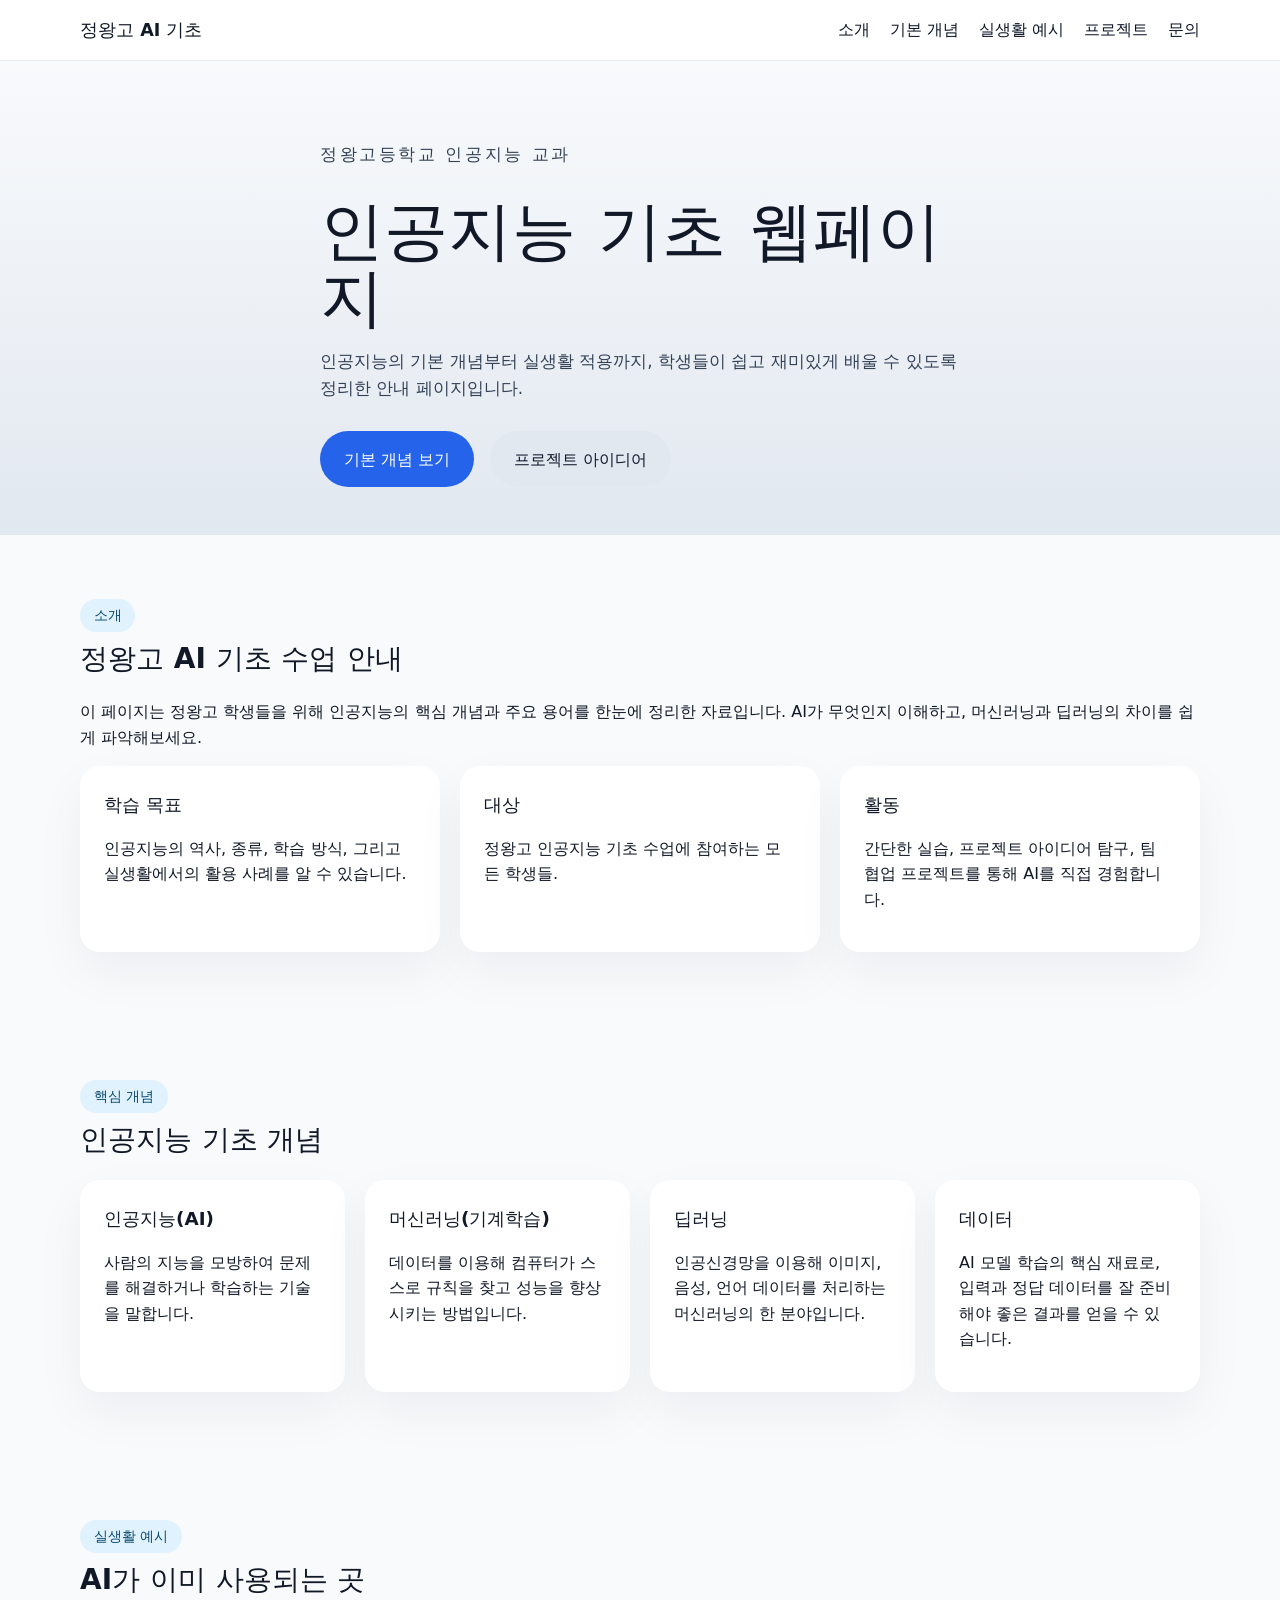
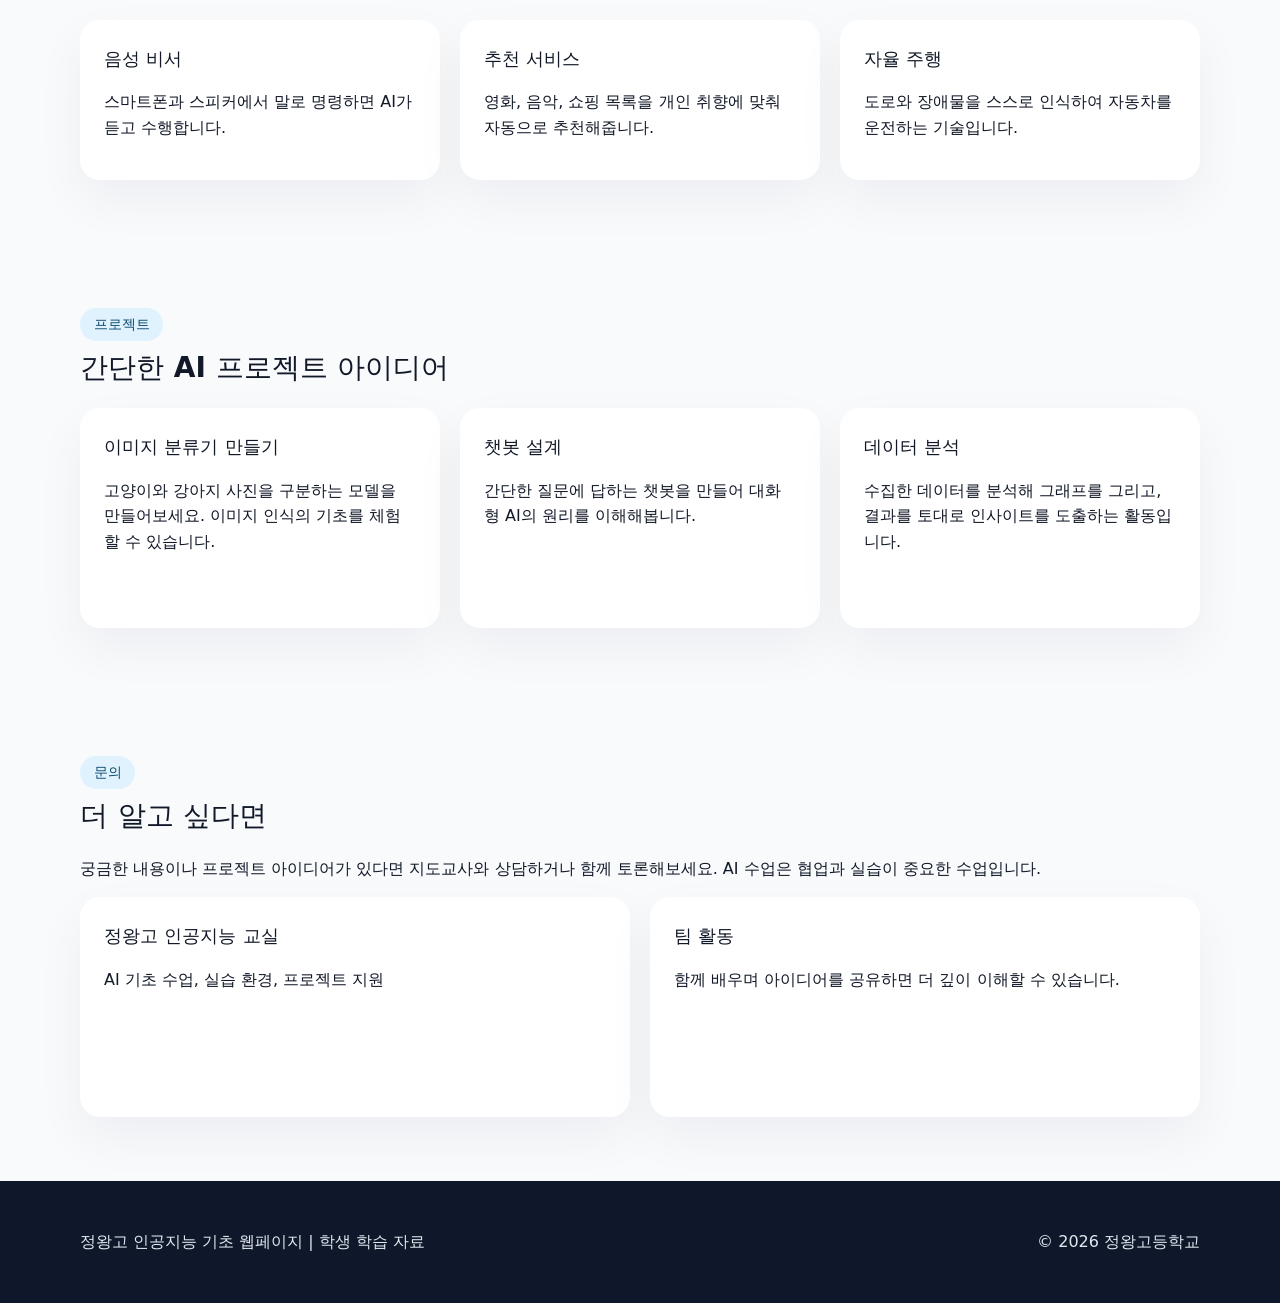
==== AI Web/index.html @ 1ee04811 "First commit" ====
<!DOCTYPE html>
<html lang="ko">
  <head>
    <meta charset="UTF-8" />
    <meta name="viewport" content="width=device-width, initial-scale=1.0" />
    <title>정왕고 인공지능 기초</title>
    <link rel="stylesheet" href="styles.css" />
  </head>
  <body>
    <header class="site-header">
      <div class="container header-inner">
        <a class="logo" href="#home">정왕고 AI 기초</a>
        <button class="menu-toggle" aria-label="메뉴 열기">☰</button>
        <nav class="main-nav" aria-label="주요 탐색">
          <a href="#about">소개</a>
          <a href="#concepts">기본 개념</a>
          <a href="#examples">실생활 예시</a>
          <a href="#projects">프로젝트</a>
          <a href="#contact">문의</a>
        </nav>
      </div>
    </header>

    <main>
      <section class="hero" id="home">
        <div class="container hero-content">
          <p class="eyebrow">정왕고등학교 인공지능 교과</p>
          <h1>인공지능 기초 웹페이지</h1>
          <p>
            인공지능의 기본 개념부터 실생활 적용까지, 학생들이 쉽고 재미있게
            배울 수 있도록 정리한 안내 페이지입니다.
          </p>
          <div class="hero-actions">
            <a class="button primary" href="#concepts">기본 개념 보기</a>
            <a class="button secondary" href="#projects">프로젝트 아이디어</a>
          </div>
        </div>
      </section>

      <section class="info-section" id="about">
        <div class="container">
          <div class="section-heading">
            <span class="section-label">소개</span>
            <h2>정왕고 AI 기초 수업 안내</h2>
          </div>
          <p>
            이 페이지는 정왕고 학생들을 위해 인공지능의 핵심 개념과 주요 용어를
            한눈에 정리한 자료입니다. AI가 무엇인지 이해하고, 머신러닝과 딥러닝의
            차이를 쉽게 파악해보세요.
          </p>
          <div class="cards">
            <article class="card">
              <h3>학습 목표</h3>
              <p>
                인공지능의 역사, 종류, 학습 방식, 그리고 실생활에서의 활용 사례를
                알 수 있습니다.
              </p>
            </article>
            <article class="card">
              <h3>대상</h3>
              <p>정왕고 인공지능 기초 수업에 참여하는 모든 학생들.</p>
            </article>
            <article class="card">
              <h3>활동</h3>
              <p>
                간단한 실습, 프로젝트 아이디어 탐구, 팀 협업 프로젝트를 통해 AI를
                직접 경험합니다.
              </p>
            </article>
          </div>
        </div>
      </section>

      <section class="concept-section" id="concepts">
        <div class="container">
          <div class="section-heading">
            <span class="section-label">핵심 개념</span>
            <h2>인공지능 기초 개념</h2>
          </div>
          <div class="concept-grid">
            <article class="concept-card">
              <h3>인공지능(AI)</h3>
              <p>
                사람의 지능을 모방하여 문제를 해결하거나 학습하는 기술을 말합니다.
              </p>
            </article>
            <article class="concept-card">
              <h3>머신러닝(기계학습)</h3>
              <p>
                데이터를 이용해 컴퓨터가 스스로 규칙을 찾고 성능을 향상시키는 방법입니다.
              </p>
            </article>
            <article class="concept-card">
              <h3>딥러닝</h3>
              <p>
                인공신경망을 이용해 이미지, 음성, 언어 데이터를 처리하는 머신러닝의 한 분야입니다.
              </p>
            </article>
            <article class="concept-card">
              <h3>데이터</h3>
              <p>
                AI 모델 학습의 핵심 재료로, 입력과 정답 데이터를 잘 준비해야 좋은 결과를 얻을 수 있습니다.
              </p>
            </article>
          </div>
        </div>
      </section>

      <section class="examples-section" id="examples">
        <div class="container">
          <div class="section-heading">
            <span class="section-label">실생활 예시</span>
            <h2>AI가 이미 사용되는 곳</h2>
          </div>
          <div class="examples-grid">
            <article class="example-card">
              <h3>음성 비서</h3>
              <p>스마트폰과 스피커에서 말로 명령하면 AI가 듣고 수행합니다.</p>
            </article>
            <article class="example-card">
              <h3>추천 서비스</h3>
              <p>
                영화, 음악, 쇼핑 목록을 개인 취향에 맞춰 자동으로 추천해줍니다.
              </p>
            </article>
            <article class="example-card">
              <h3>자율 주행</h3>
              <p>
                도로와 장애물을 스스로 인식하여 자동차를 운전하는 기술입니다.
              </p>
            </article>
          </div>
        </div>
      </section>

      <section class="projects-section" id="projects">
        <div class="container">
          <div class="section-heading">
            <span class="section-label">프로젝트</span>
            <h2>간단한 AI 프로젝트 아이디어</h2>
          </div>
          <div class="project-list">
            <article class="project-item">
              <h3>이미지 분류기 만들기</h3>
              <p>
                고양이와 강아지 사진을 구분하는 모델을 만들어보세요. 이미지 인식의 기초를 체험할 수 있습니다.
              </p>
            </article>
            <article class="project-item">
              <h3>챗봇 설계</h3>
              <p>
                간단한 질문에 답하는 챗봇을 만들어 대화형 AI의 원리를 이해해봅니다.
              </p>
            </article>
            <article class="project-item">
              <h3>데이터 분석</h3>
              <p>
                수집한 데이터를 분석해 그래프를 그리고, 결과를 토대로 인사이트를 도출하는 활동입니다.
              </p>
            </article>
          </div>
        </div>
      </section>

      <section class="contact-section" id="contact">
        <div class="container">
          <div class="section-heading">
            <span class="section-label">문의</span>
            <h2>더 알고 싶다면</h2>
          </div>
          <p>
            궁금한 내용이나 프로젝트 아이디어가 있다면 지도교사와 상담하거나
            함께 토론해보세요. AI 수업은 협업과 실습이 중요한 수업입니다.
          </p>
          <div class="contact-cards">
            <article class="contact-card">
              <h3>정왕고 인공지능 교실</h3>
              <p>AI 기초 수업, 실습 환경, 프로젝트 지원</p>
            </article>
            <article class="contact-card">
              <h3>팀 활동</h3>
              <p>함께 배우며 아이디어를 공유하면 더 깊이 이해할 수 있습니다.</p>
            </article>
          </div>
        </div>
      </section>
    </main>

    <footer class="site-footer">
      <div class="container footer-inner">
        <p>정왕고 인공지능 기초 웹페이지 | 학생 학습 자료</p>
        <p>© 2026 정왕고등학교</p>
      </div>
    </footer>

    <script src="script.js"></script>
  </body>
</html>
---- AI Web/styles.css ----
:root {
  color-scheme: dark;
  color: #111827;
  background: #f8fafc;
  font-family: 'Noto Sans KR', system-ui, sans-serif;
  font-synthesis: none;
  text-rendering: optimizeLegibility;
  line-height: 1.6;
  font-weight: 400;
}

* {
  box-sizing: border-box;
}

html,
body {
  margin: 0;
  padding: 0;
  min-height: 100%;
}

body {
  background: #f8fafc;
  color: #111827;
}

img,
svg {
  max-width: 100%;
}

button,
a {
  font: inherit;
}

a {
  color: inherit;
  text-decoration: none;
}

.container {
  width: min(1120px, calc(100% - 2rem));
  margin: 0 auto;
}

.site-header {
  position: sticky;
  top: 0;
  z-index: 10;
  background: rgba(255, 255, 255, 0.96);
  border-bottom: 1px solid rgba(15, 23, 42, 0.08);
  backdrop-filter: blur(10px);
}

.header-inner {
  display: flex;
  align-items: center;
  justify-content: space-between;
  gap: 1rem;
  padding: 1rem 0;
}

.logo {
  font-size: 1.1rem;
  font-weight: 700;
}

.menu-toggle {
  border: 1px solid rgba(15, 23, 42, 0.12);
  border-radius: 0.75rem;
  background: #ffffff;
  padding: 0.75rem 1rem;
  display: none;
}

.main-nav {
  display: flex;
  align-items: center;
  gap: 1.25rem;
}

.main-nav a {
  color: #0f172a;
  font-weight: 500;
}

.hero {
  padding: 5rem 0 3rem;
  background: linear-gradient(180deg, #f8fafc 0%, #e2e8f0 100%);
}

.hero-content {
  max-width: 640px;
}

.eyebrow {
  margin: 0 0 1rem;
  font-size: 0.95rem;
  font-weight: 700;
  text-transform: uppercase;
  letter-spacing: 0.15em;
  color: #2563eb;
}

.hero h1 {
  margin: 0 0 1rem;
  font-size: clamp(2.5rem, 5vw, 4rem);
  line-height: 1.05;
}

.hero p {
  margin: 0 0 1.85rem;
  color: #334155;
  font-size: 1.05rem;
}

.hero-actions {
  display: flex;
  flex-wrap: wrap;
  gap: 1rem;
}

.button {
  display: inline-flex;
  align-items: center;
  justify-content: center;
  padding: 0.95rem 1.5rem;
  border-radius: 999px;
  transition: transform 0.2s ease, box-shadow 0.2s ease;
}

.button:hover {
  transform: translateY(-1px);
}

.primary {
  background: #2563eb;
  color: #fff;
}

.secondary {
  background: #e2e8f0;
  color: #0f172a;
}

.section-heading {
  margin-bottom: 1.5rem;
}

.section-label {
  display: inline-flex;
  margin-bottom: 0.75rem;
  padding: 0.35rem 0.85rem;
  border-radius: 999px;
  background: #e0f2fe;
  color: #0c4a6e;
  font-size: 0.85rem;
  font-weight: 700;
}

.section-heading h2 {
  margin: 0;
  font-size: clamp(1.75rem, 2vw, 2.6rem);
  line-height: 1.1;
}

.info-section,
.concept-section,
.examples-section,
.projects-section,
.contact-section {
  padding: 4rem 0;
}

.cards,
.concept-grid,
.examples-grid,
.project-list,
.contact-cards {
  display: grid;
  gap: 1.25rem;
}

.cards {
  grid-template-columns: repeat(auto-fit, minmax(220px, 1fr));
}

.card,
.concept-card,
.example-card,
.project-item,
.contact-card {
  padding: 1.5rem;
  border-radius: 1.25rem;
  background: #ffffff;
  box-shadow: 0 20px 50px rgba(15, 23, 42, 0.05);
}

.card h3,
.concept-card h3,
.example-card h3,
.project-item h3,
.contact-card h3 {
  margin-top: 0;
  margin-bottom: 0.75rem;
  font-size: 1.15rem;
}

.concept-grid,
.examples-grid {
  grid-template-columns: repeat(auto-fit, minmax(240px, 1fr));
}

.examples-grid {
  align-items: stretch;
}

.project-list,
.contact-cards {
  grid-template-columns: repeat(auto-fit, minmax(280px, 1fr));
}

.project-item,
.contact-card {
  min-height: 220px;
}

.site-footer {
  padding: 2rem 0;
  background: #0f172a;
  color: #e2e8f0;
}

.footer-inner {
  display: flex;
  justify-content: space-between;
  flex-wrap: wrap;
  gap: 0.75rem;
}

@media (max-width: 900px) {
  .header-inner {
    flex-direction: column;
    align-items: flex-start;
  }

  .main-nav {
    flex-wrap: wrap;
    gap: 0.75rem;
  }
}

@media (max-width: 640px) {
  .hero {
    padding-top: 3.5rem;
  }

  .hero-actions {
    flex-direction: column;
  }

  .footer-inner {
    flex-direction: column;
  }
}
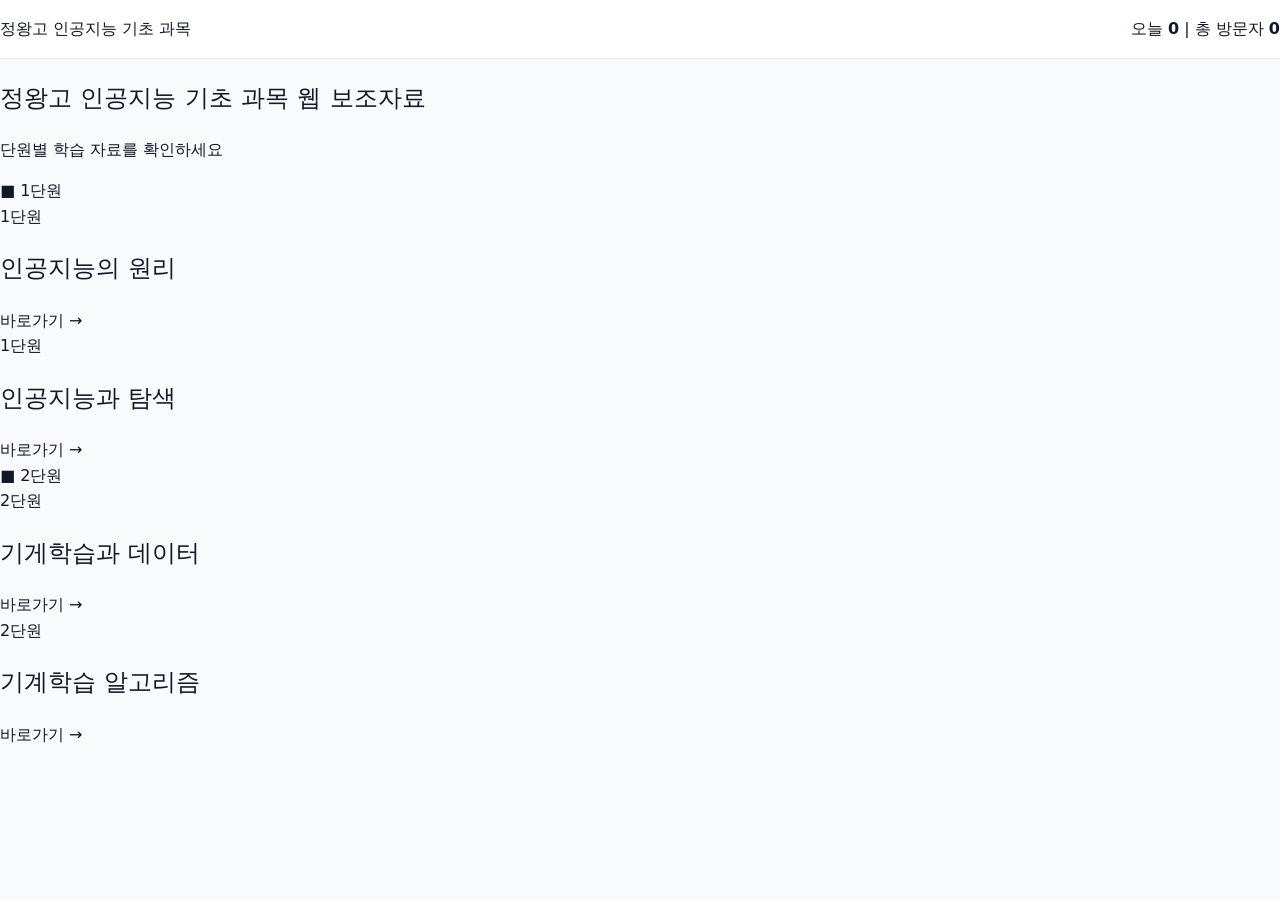
==== commit 7d60b2ed: "Add initial HTML structure for AI course website" ====
--- a/AI Web/index.html
+++ b/AI Web/index.html
@@ -3,196 +3,67 @@
   <head>
     <meta charset="UTF-8" />
     <meta name="viewport" content="width=device-width, initial-scale=1.0" />
-    <title>정왕고 인공지능 기초</title>
+    <title>정왕고 인공지능 기초 과목</title>
     <link rel="stylesheet" href="styles.css" />
+    <script src="script.js" defer></script>
   </head>
   <body>
-    <header class="site-header">
-      <div class="container header-inner">
-        <a class="logo" href="#home">정왕고 AI 기초</a>
-        <button class="menu-toggle" aria-label="메뉴 열기">☰</button>
-        <nav class="main-nav" aria-label="주요 탐색">
-          <a href="#about">소개</a>
-          <a href="#concepts">기본 개념</a>
-          <a href="#examples">실생활 예시</a>
-          <a href="#projects">프로젝트</a>
-          <a href="#contact">문의</a>
-        </nav>
-      </div>
-    </header>
-
-    <main>
-      <section class="hero" id="home">
-        <div class="container hero-content">
-          <p class="eyebrow">정왕고등학교 인공지능 교과</p>
-          <h1>인공지능 기초 웹페이지</h1>
-          <p>
-            인공지능의 기본 개념부터 실생활 적용까지, 학생들이 쉽고 재미있게
-            배울 수 있도록 정리한 안내 페이지입니다.
-          </p>
-          <div class="hero-actions">
-            <a class="button primary" href="#concepts">기본 개념 보기</a>
-            <a class="button secondary" href="#projects">프로젝트 아이디어</a>
+    <div class="page-container" color="black">
+      <header class="site-header">
+        <div class="header-inner">
+          <div class="site-title">정왕고 인공지능 기초 과목</div>
+          <div class="site-meta">
+            <span>오늘 <strong id="todayVisitors">0</strong></span>
+            <span class="divider">|</span>
+            <span>총 방문자 <strong id="totalVisitors">0</strong></span>
           </div>
         </div>
-      </section>
+      </header>
 
-      <section class="info-section" id="about">
-        <div class="container">
-          <div class="section-heading">
-            <span class="section-label">소개</span>
-            <h2>정왕고 AI 기초 수업 안내</h2>
+      <main class="content-wrapper">
+        <section class="hero-banner">
+          <h1>정왕고 인공지능 기초 과목 웹 보조자료</h1>
+          <p>단원별 학습 자료를 확인하세요</p>
+        </section>
+
+        <section class="section-block">
+          <div class="section-row">
+            <div class="section-badge">■ 1단원</div>
+            <div class="section-divider"></div>
           </div>
-          <p>
-            이 페이지는 정왕고 학생들을 위해 인공지능의 핵심 개념과 주요 용어를
-            한눈에 정리한 자료입니다. AI가 무엇인지 이해하고, 머신러닝과 딥러닝의
-            차이를 쉽게 파악해보세요.
-          </p>
-          <div class="cards">
-            <article class="card">
-              <h3>학습 목표</h3>
-              <p>
-                인공지능의 역사, 종류, 학습 방식, 그리고 실생활에서의 활용 사례를
-                알 수 있습니다.
-              </p>
+          <div class="card-grid">
+            <article class="content-card">
+              <div class="card-tag">1단원</div>
+              <h2>인공지능의 원리</h2>
+              <a href="#">바로가기 →</a>
             </article>
-            <article class="card">
-              <h3>대상</h3>
-              <p>정왕고 인공지능 기초 수업에 참여하는 모든 학생들.</p>
-            </article>
-            <article class="card">
-              <h3>활동</h3>
-              <p>
-                간단한 실습, 프로젝트 아이디어 탐구, 팀 협업 프로젝트를 통해 AI를
-                직접 경험합니다.
-              </p>
+            <article class="content-card">
+              <div class="card-tag">1단원</div>
+              <h2>인공지능과 탐색</h2>
+              <a href="#">바로가기 →</a>
             </article>
           </div>
-        </div>
-      </section>
-
-      <section class="concept-section" id="concepts">
-        <div class="container">
-          <div class="section-heading">
-            <span class="section-label">핵심 개념</span>
-            <h2>인공지능 기초 개념</h2>
+        </section>
+       
+        <section class="section-block">
+          <div class="section-row">
+            <div class="section-badge">■ 2단원</div>
+            <div class="section-divider"></div>
           </div>
-          <div class="concept-grid">
-            <article class="concept-card">
-              <h3>인공지능(AI)</h3>
-              <p>
-                사람의 지능을 모방하여 문제를 해결하거나 학습하는 기술을 말합니다.
-              </p>
+          <div class="card-grid">
+            <article class="content-card">
+              <div class="card-tag">2단원</div>
+              <h2>기게학습과 데이터</h2>
+              <a href="#">바로가기 →</a>
             </article>
-            <article class="concept-card">
-              <h3>머신러닝(기계학습)</h3>
-              <p>
-                데이터를 이용해 컴퓨터가 스스로 규칙을 찾고 성능을 향상시키는 방법입니다.
-              </p>
-            </article>
-            <article class="concept-card">
-              <h3>딥러닝</h3>
-              <p>
-                인공신경망을 이용해 이미지, 음성, 언어 데이터를 처리하는 머신러닝의 한 분야입니다.
-              </p>
-            </article>
-            <article class="concept-card">
-              <h3>데이터</h3>
-              <p>
-                AI 모델 학습의 핵심 재료로, 입력과 정답 데이터를 잘 준비해야 좋은 결과를 얻을 수 있습니다.
-              </p>
+            <article class="content-card">
+              <div class="card-tag">2단원</div>
+              <h2>기계학습 알고리즘</h2>
+              <a href="#">바로가기 →</a>
             </article>
           </div>
-        </div>
-      </section>
-
-      <section class="examples-section" id="examples">
-        <div class="container">
-          <div class="section-heading">
-            <span class="section-label">실생활 예시</span>
-            <h2>AI가 이미 사용되는 곳</h2>
-          </div>
-          <div class="examples-grid">
-            <article class="example-card">
-              <h3>음성 비서</h3>
-              <p>스마트폰과 스피커에서 말로 명령하면 AI가 듣고 수행합니다.</p>
-            </article>
-            <article class="example-card">
-              <h3>추천 서비스</h3>
-              <p>
-                영화, 음악, 쇼핑 목록을 개인 취향에 맞춰 자동으로 추천해줍니다.
-              </p>
-            </article>
-            <article class="example-card">
-              <h3>자율 주행</h3>
-              <p>
-                도로와 장애물을 스스로 인식하여 자동차를 운전하는 기술입니다.
-              </p>
-            </article>
-          </div>
-        </div>
-      </section>
-
-      <section class="projects-section" id="projects">
-        <div class="container">
-          <div class="section-heading">
-            <span class="section-label">프로젝트</span>
-            <h2>간단한 AI 프로젝트 아이디어</h2>
-          </div>
-          <div class="project-list">
-            <article class="project-item">
-              <h3>이미지 분류기 만들기</h3>
-              <p>
-                고양이와 강아지 사진을 구분하는 모델을 만들어보세요. 이미지 인식의 기초를 체험할 수 있습니다.
-              </p>
-            </article>
-            <article class="project-item">
-              <h3>챗봇 설계</h3>
-              <p>
-                간단한 질문에 답하는 챗봇을 만들어 대화형 AI의 원리를 이해해봅니다.
-              </p>
-            </article>
-            <article class="project-item">
-              <h3>데이터 분석</h3>
-              <p>
-                수집한 데이터를 분석해 그래프를 그리고, 결과를 토대로 인사이트를 도출하는 활동입니다.
-              </p>
-            </article>
-          </div>
-        </div>
-      </section>
-
-      <section class="contact-section" id="contact">
-        <div class="container">
-          <div class="section-heading">
-            <span class="section-label">문의</span>
-            <h2>더 알고 싶다면</h2>
-          </div>
-          <p>
-            궁금한 내용이나 프로젝트 아이디어가 있다면 지도교사와 상담하거나
-            함께 토론해보세요. AI 수업은 협업과 실습이 중요한 수업입니다.
-          </p>
-          <div class="contact-cards">
-            <article class="contact-card">
-              <h3>정왕고 인공지능 교실</h3>
-              <p>AI 기초 수업, 실습 환경, 프로젝트 지원</p>
-            </article>
-            <article class="contact-card">
-              <h3>팀 활동</h3>
-              <p>함께 배우며 아이디어를 공유하면 더 깊이 이해할 수 있습니다.</p>
-            </article>
-          </div>
-        </div>
-      </section>
-    </main>
-
-    <footer class="site-footer">
-      <div class="container footer-inner">
-        <p>정왕고 인공지능 기초 웹페이지 | 학생 학습 자료</p>
-        <p>© 2026 정왕고등학교</p>
-      </div>
-    </footer>
-
-    <script src="script.js"></script>
+        </section>
+      </main>
+    </div>
   </body>
 </html>
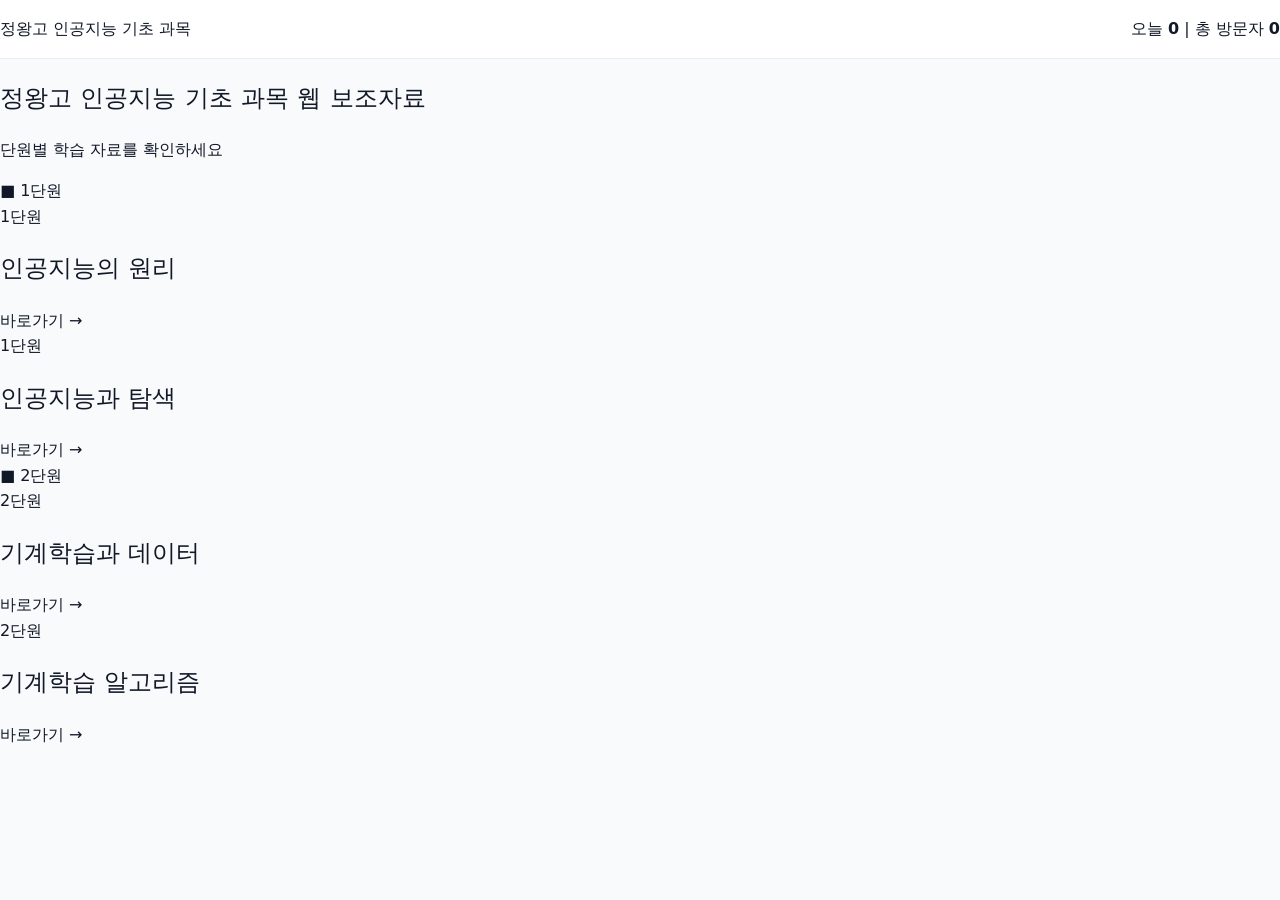
==== commit f61b4cdf: "Update links and correct spelling in index.html" ====
--- a/AI Web/index.html
+++ b/AI Web/index.html
@@ -35,7 +35,7 @@
             <article class="content-card">
               <div class="card-tag">1단원</div>
               <h2>인공지능의 원리</h2>
-              <a href="#">바로가기 →</a>
+              <a href="one.html">바로가기 →</a>
             </article>
             <article class="content-card">
               <div class="card-tag">1단원</div>
@@ -44,8 +44,8 @@
             </article>
           </div>
         </section>
-       
-        <section class="section-block">
+
+       <section class="section-block">
           <div class="section-row">
             <div class="section-badge">■ 2단원</div>
             <div class="section-divider"></div>
@@ -53,7 +53,7 @@
           <div class="card-grid">
             <article class="content-card">
               <div class="card-tag">2단원</div>
-              <h2>기게학습과 데이터</h2>
+              <h2>기계학습과 데이터</h2>
               <a href="#">바로가기 →</a>
             </article>
             <article class="content-card">
